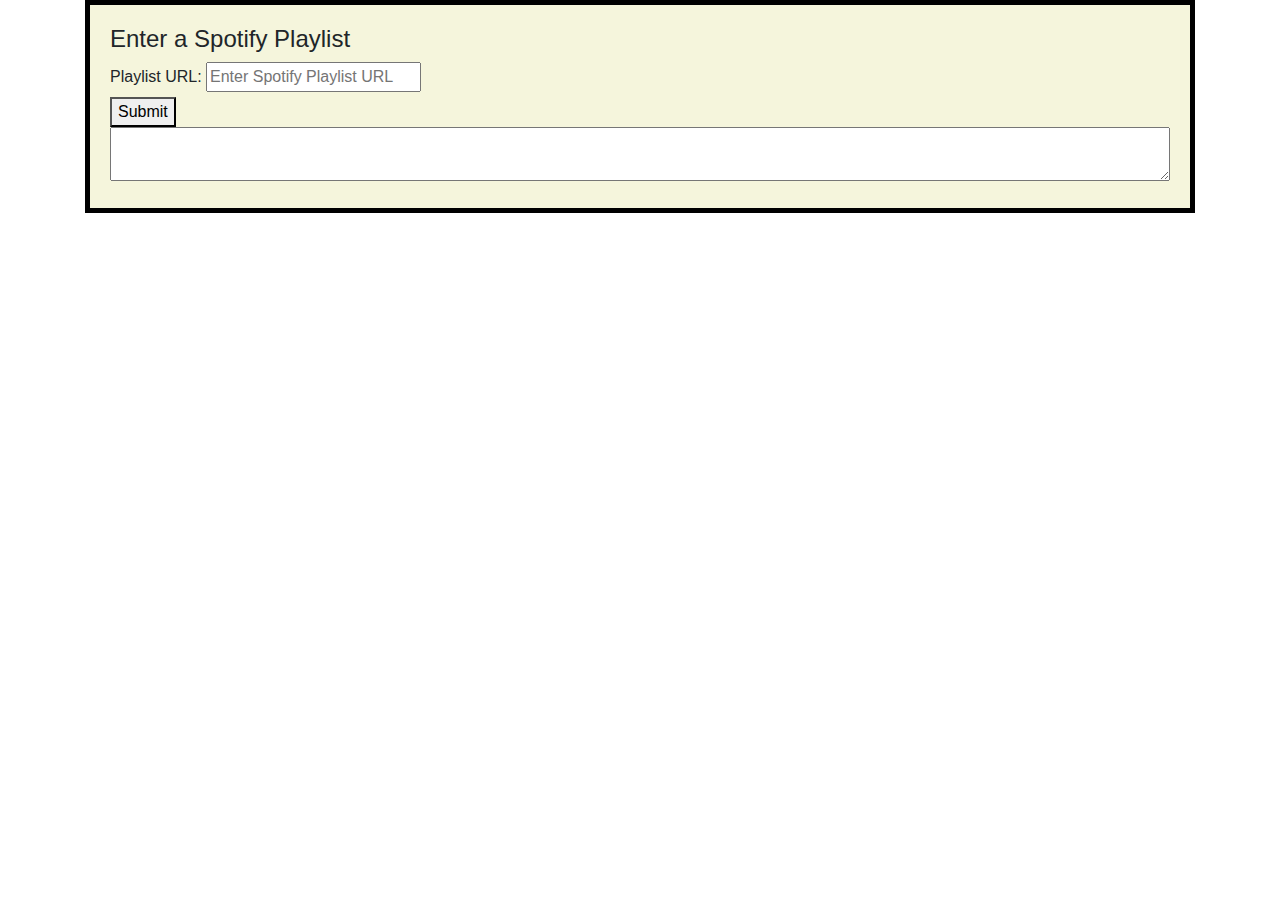
==== index.html @ d6717f69 "Rename test.html to index.html" ====
<!DOCTYPE html>
<html lang="en">
<head>
<meta charset="UTF-8">
<meta name="viewport" content="width=device-width, initial-scale=1.0">
<title>Bootstrap Site</title>
<link rel="stylesheet" href="https://stackpath.bootstrapcdn.com/bootstrap/4.5.2/css/bootstrap.min.css">
</head>

<body>
<div class="container">
<div style="background-color: beige; border: 5px solid black; padding: 20px;">
    <h1 style="font-size: 24px;">Enter a Spotify Playlist</h1>
    <div>
        <label for="playlistUrl">Playlist URL:</label>
        <input type="text" id="playlistUrl" name="playlistUrl" placeholder="Enter Spotify Playlist URL">
    </div>
    <button id="submit">Submit</button>
    <div><textarea id="output" style="width: 100%;"></textarea></div>
</div>

</div>
</div>

<script src="https://code.jquery.com/jquery-3.5.1.slim.min.js"></script>
<script src="https://cdn.jsdelivr.net/npm/@popperjs/core@2.5.4/dist/umd/popper.min.js"></script>
<script src="https://stackpath.bootstrapcdn.com/bootstrap/4.5.2/js/bootstrap.min.js"></script>
</body>
</html>


<script src="code.js"></script>
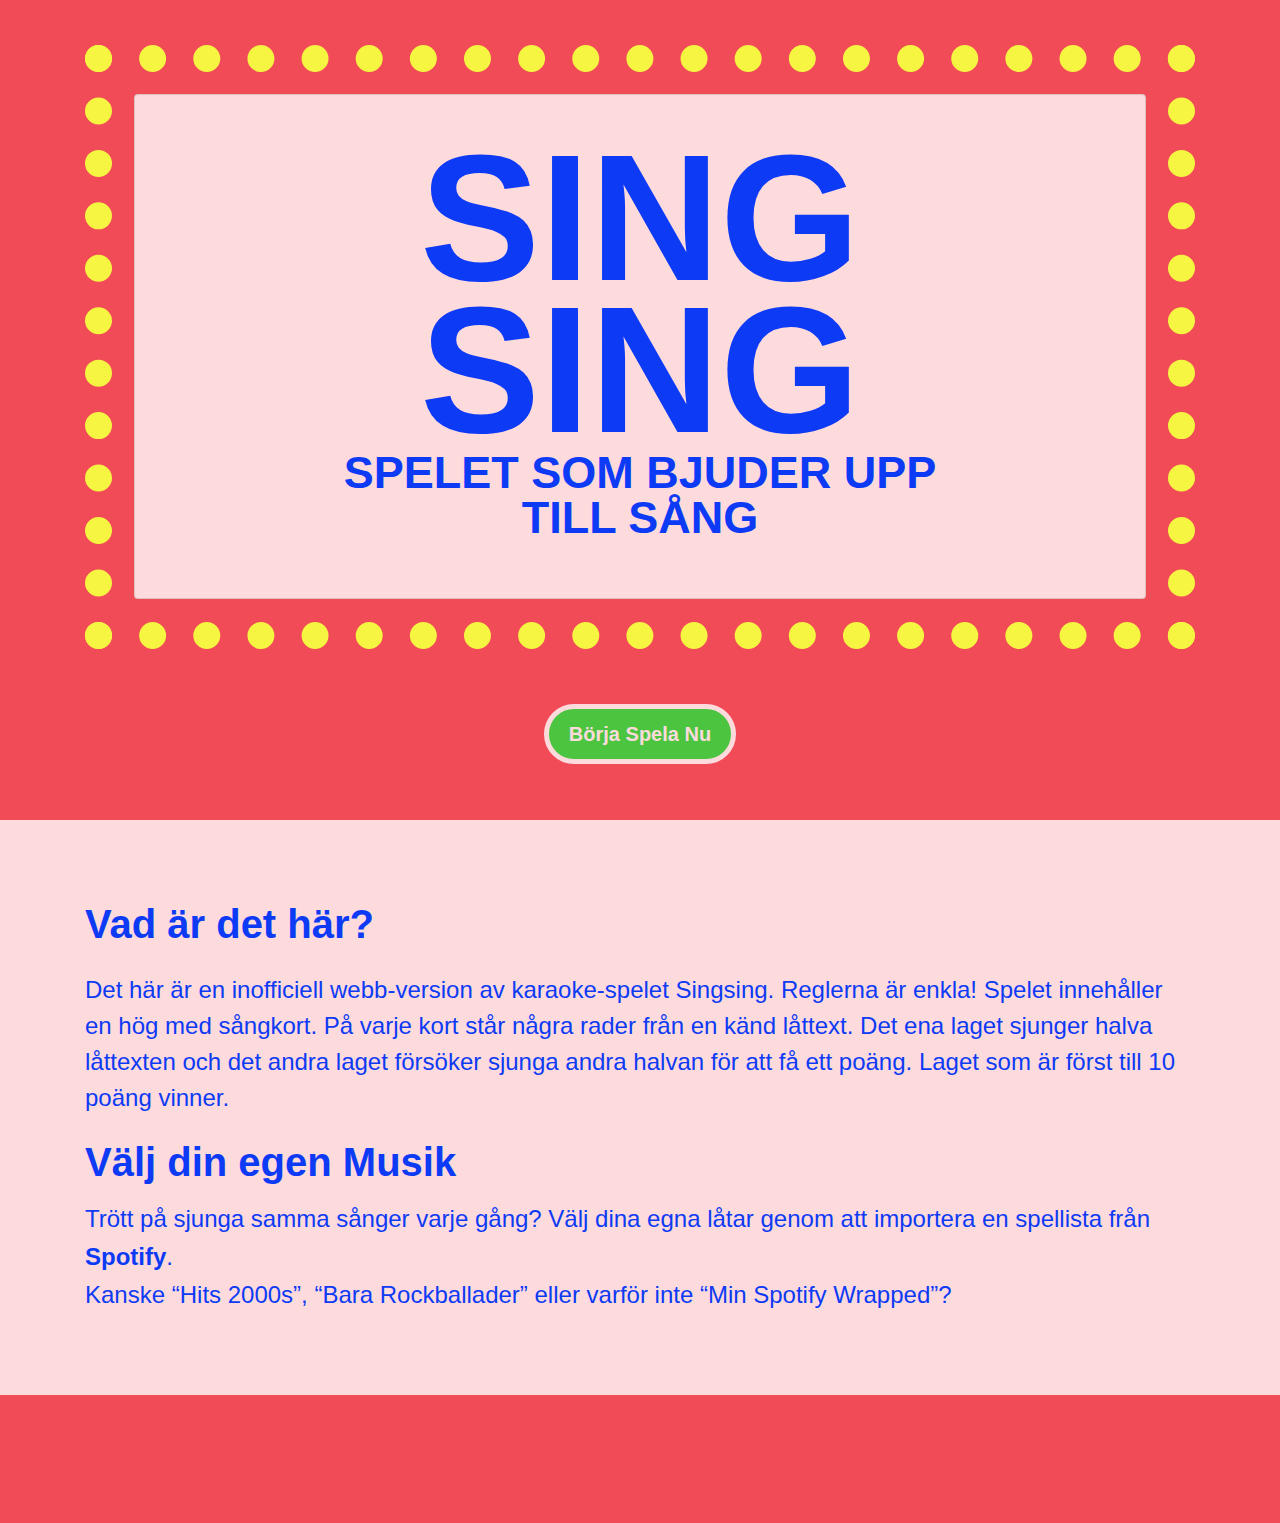
==== commit 2cf8f363: "Rename home.html to index.html" ====
--- a/index.html
+++ b/index.html
@@ -3,23 +3,31 @@
 <head>
 <meta charset="UTF-8">
 <meta name="viewport" content="width=device-width, initial-scale=1.0">
-<title>Bootstrap Site</title>
+<title>SingSing Start</title>
 <link rel="stylesheet" href="https://stackpath.bootstrapcdn.com/bootstrap/4.5.2/css/bootstrap.min.css">
+<link rel="stylesheet" href="home.css">
 </head>
 
-<body>
-<div class="container">
-<div style="background-color: beige; border: 5px solid black; padding: 20px;">
-    <h1 style="font-size: 24px;">Enter a Spotify Playlist</h1>
-    <div>
-        <label for="playlistUrl">Playlist URL:</label>
-        <input type="text" id="playlistUrl" name="playlistUrl" placeholder="Enter Spotify Playlist URL">
+<body >
+    <div class="container"  style="  padding-top: 5vh;">
+    <div class="container background">
+        <div class="container rounded text-center card">
+            <h1 class="display-1" style="font-size: min(20cqw, 20cqh); font-weight: bold; line-height: 0.8;">SING</h1>
+            <h1 class="display-1" style="font-size: min(20cqw, 20cqh); font-weight: bold; line-height: 0.8;">SING</h1>
+            <h2 class="display-1" style="font-size: min(5cqw, 5cqh); font-weight: bold; line-height: 1;">SPELET SOM BJUDER UPP<br>TILL SÅNG</h2>
+        </div>
     </div>
-    <button id="submit">Submit</button>
-    <div><textarea id="output" style="width: 100%;"></textarea></div>
-</div>
+    <div class="container text-center" style="padding-top: 5%; padding-bottom: 5%;">
+        <button onclick="window.location.href='playlist.html'" class="playbutton">Börja Spela Nu</button>
+    </div>
+    </div>
+    <div class="row width: 100%;" style="padding: 5%;">
+        <div class="container">
+            <h2 class="display-1" style="font-size: 2.5em; font-weight: bold; line-height: 2;">Vad är det här?</h2>
+            <p style="font-size: 1.5em; line-height: 1.5;">Det här är en inofficiell webb-version av karaoke-spelet Singsing. Reglerna är enkla! Spelet innehåller en hög med sångkort. På varje kort står några rader från en känd låttext. Det ena laget sjunger halva låttexten och det andra laget försöker sjunga andra halvan för att få ett poäng. Laget som är först till 10 poäng vinner.</p>
+            <h2 class="display-1" style="font-size: 2.5em; font-weight: bold; line-height: 1.5;">Välj din egen Musik</h2>
+            <p style="font-size: 1.5em; line-height: 1.6;">Trött på sjunga samma sånger varje gång? Välj dina egna låtar genom att importera en spellista från<strong> Spotify</strong>. <br>Kanske “Hits 2000s”, “Bara Rockballader” eller varför inte “Min Spotify Wrapped”? </p>
 
-</div>
 </div>
 
 <script src="https://code.jquery.com/jquery-3.5.1.slim.min.js"></script>
@@ -29,6 +37,4 @@
 </html>
 
 
-<script src="code.js"></script>
-
-
+<script src="flash.js"></script>
--- a/home.css
+++ b/home.css
@@ -0,0 +1,73 @@
+:root {
+    
+    --playful-bg-color: #fddbdc;
+    --playful-bg-color-lighter: #fddbdc;
+    --playful-blue-color: #0d3af5;
+    --playful-red-color: #f14b57;
+    --black-color: #000000;
+    --playful-green-color: #4bc540;
+    --error-color: #ff0000;
+    --playful-yellow-color: #f5f542;
+}
+
+
+body {
+    font-family: Arial, sans-serif;
+    color: var(--black-color);
+    background-color: var(--playful-red-color);
+    padding-bottom: 10%;
+    overflow-x: hidden;
+}
+* {
+    box-sizing: border-box; /* Ensure padding and border are included in the element's total width and height */
+}
+
+html, body {
+    width: 100%;
+    overflow-x: hidden; /* Prevent horizontal scrolling */
+}
+.row {
+    padding-top: 5%;
+    background-color: var(--playful-bg-color);
+    color: var(--playful-blue-color);
+}
+
+.background {
+    border: 3vh dotted var(--playful-yellow-color);
+    background-color: var(--playful-red-color);
+    padding: 2%;
+    height: 85%;
+}
+
+.card {
+    color: var(--playful-blue-color);
+    background-color: var(--playful-bg-color);
+    padding-top: 5%;
+    padding-bottom: 5%;
+    height: 100%;
+    align-items: center;
+    display: flex;
+    justify-content: center;
+    align-items: center;
+}
+
+.playbutton {
+    height:15%;
+    font-size: 20px;
+    font-weight: bold;
+    background-color: var(--playful-green-color);
+    border: 5px solid var(--playful-bg-color);
+    color: var(--playful-bg-color);
+    padding: 10px 20px;
+    border-radius: 50px;
+    transition: transform 0.3s, background-color 0.3s;
+}
+
+.playbutton:hover {
+    background-color: var(--playful-green-color);
+    transform: scale(1.1);
+}
+
+.playbutton:active {
+    transform: scale(0.9);
+}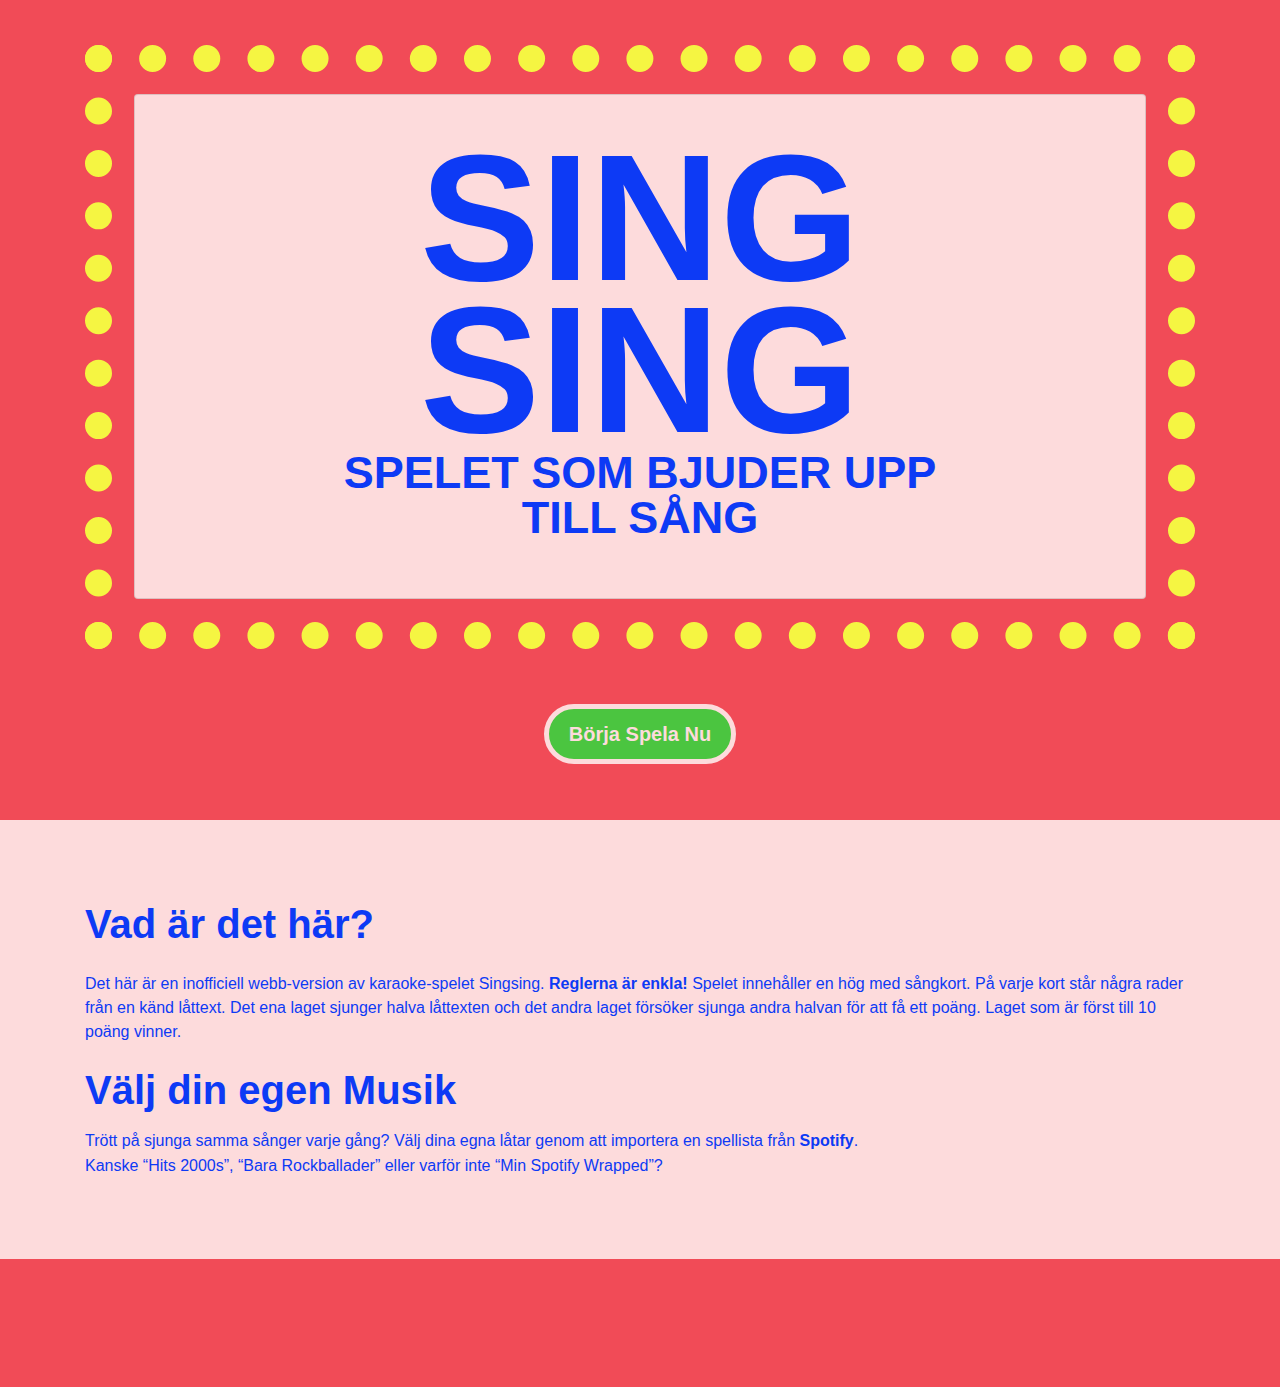
==== commit 3c27aa14: "Update index.html" ====
--- a/index.html
+++ b/index.html
@@ -3,9 +3,10 @@
 <head>
 <meta charset="UTF-8">
 <meta name="viewport" content="width=device-width, initial-scale=1.0">
-<title>SingSing Start</title>
+<title>SingSing</title>
 <link rel="stylesheet" href="https://stackpath.bootstrapcdn.com/bootstrap/4.5.2/css/bootstrap.min.css">
 <link rel="stylesheet" href="home.css">
+<link rel="icon" type="image/png" href="icon.png">
 </head>
 
 <body >
@@ -24,9 +25,9 @@
     <div class="row width: 100%;" style="padding: 5%;">
         <div class="container">
             <h2 class="display-1" style="font-size: 2.5em; font-weight: bold; line-height: 2;">Vad är det här?</h2>
-            <p style="font-size: 1.5em; line-height: 1.5;">Det här är en inofficiell webb-version av karaoke-spelet Singsing. Reglerna är enkla! Spelet innehåller en hög med sångkort. På varje kort står några rader från en känd låttext. Det ena laget sjunger halva låttexten och det andra laget försöker sjunga andra halvan för att få ett poäng. Laget som är först till 10 poäng vinner.</p>
+            <p style="font-size: 1em; line-height: 1.5;">Det här är en inofficiell webb-version av karaoke-spelet Singsing. <strong>Reglerna är enkla!</strong> Spelet innehåller en hög med sångkort. På varje kort står några rader från en känd låttext. Det ena laget sjunger halva låttexten och det andra laget försöker sjunga andra halvan för att få ett poäng. Laget som är först till 10 poäng vinner.</p>
             <h2 class="display-1" style="font-size: 2.5em; font-weight: bold; line-height: 1.5;">Välj din egen Musik</h2>
-            <p style="font-size: 1.5em; line-height: 1.6;">Trött på sjunga samma sånger varje gång? Välj dina egna låtar genom att importera en spellista från<strong> Spotify</strong>. <br>Kanske “Hits 2000s”, “Bara Rockballader” eller varför inte “Min Spotify Wrapped”? </p>
+            <p style="font-size: 1em; line-height: 1.6;">Trött på sjunga samma sånger varje gång? Välj dina egna låtar genom att importera en spellista från<strong> Spotify</strong>. <br>Kanske “Hits 2000s”, “Bara Rockballader” eller varför inte “Min Spotify Wrapped”? </p>
 
 </div>
 
